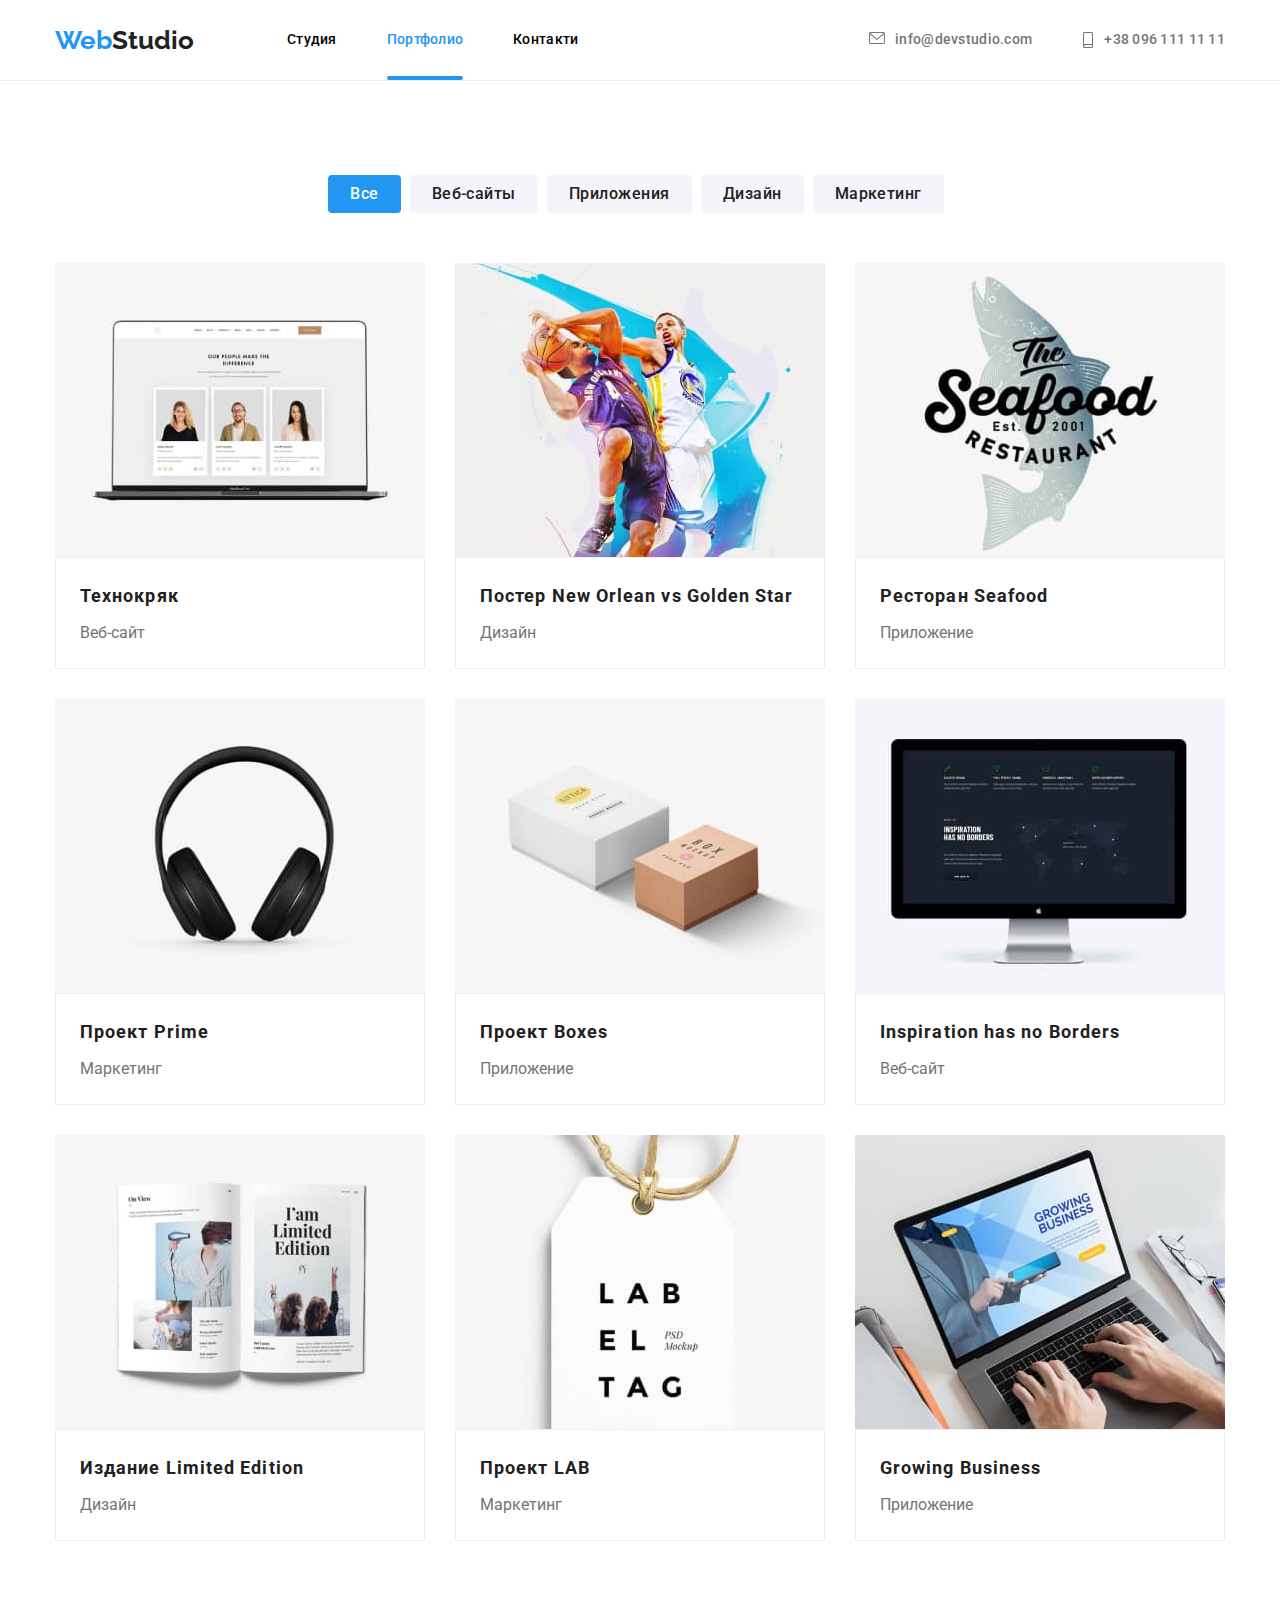
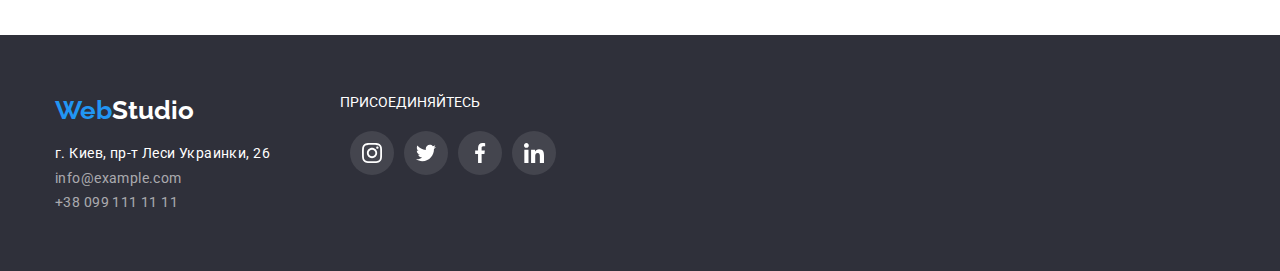
==== portfolio.html @ 909408d9 "homdework5" ====
<!DOCTYPE html>
<html lang="en">

<head>
    <meta charset="UTF-8">
    <meta http-equiv="X-UA-Compatible" content="IE=edge">
    <meta name="viewport" content="width=device-width, initial-scale=1.0">
    <title>Document</title>
    <link rel="preconnect" href="https://fonts.googleapis.com">
    <link rel="preconnect" href="https://fonts.gstatic.com" crossorigin>
    <link
        href="https://fonts.googleapis.com/css2?family=Raleway:wght@700&family=Roboto:wght@400;500;700;900&display=swap"
        rel="stylesheet">
    <link rel="stylesheet"
        href="https://cdnjs.cloudflare.com/ajax/libs/modern-normalize/0.6.0/modern-normalize.min.css" />
    <link rel="stylesheet" href="./css/styles.css">
</head>

<body>
    <header class="page-header">

        <div class="container">

            <nav class="header-nav">
                <a href="./index.html" class="logo-page-header" lang="en"><span class="web-logo">Web</span>Studio</a>

                <ul class="site-nav-list">
                    <li class="nav-item"><a href="./index.html" class="link2">Студия</a></li>
                    <li class="nav-item"><a href="" class="resume2 active">Портфолио</a></li>
                    <li class="nav-item"><a href="" class="contacts">Контакти</a></li>
                </ul>
            </nav>

            <ul class="site-nav2">
                <li class="nav-item2 "><a href="mailto:info@devstudio.com" class="mail link">
                        <svg class="icon-mail" width="16px" height="12px">
                            <use href="./images/sprite.svg#icon-envelope"></use>
                        </svg>info@devstudio.com</a>
                </li>
            
                <li class="nav-item2 "><a href="#" class="number">
            
                        <svg class="icon-phone" width="12px" height="16px">
                            <use href="./images/sprite.svg#icon-smartphone"></use>
                        </svg>+38 096 111 11 11</a></li>
            </ul>
            </div>

    </header>
    <main>
        <section class="section portfolio">

            <div class="container">

                <h1 class="visually-hidden">Портфолио</h1>

                <ul class="button-port">
                    <li class="button-port-item"><button type="button" class="button-list active">Все</button></li>
                    <li class="button-port-item"><button type="button" class="button-list">Веб-сайты</li>
                    <li class="button-port-item"><button type="button" class="button-list">Приложения</li>
                    <li class="button-port-item"><button type="button" class="button-list">Дизайн</li>
                    <li class="button-port-item"><button type="button" class="button-list">Маркетинг</li>
                </ul>
            
            
                <ul class="offers">
                    <li class="offers-item">
                        <div class="offers-thump">
                            <img src="./images/img7.jpg" class="" width="370" height="294" alt="Технокряк">
                         <div class="overlay">
                            <p class="offers-text"> Ресурс предлагает комплексные предложения с разным уровнем функционала и сервисов. Все это позволит посетителю получить
                            исчерпывающие сведения о компании или частном лице.</p>
                         </div>
                        </div>
                        <div class="card-border">
                            <h3 class="work-title2">Технокряк</h3>
                            <p class="work-list2">Веб-сайт</p>
                           
                        </div>

                    
                    </li>


                    <li class="offers-item">
                        <div class="offers-thump"> 
                        <img src="./images/img8.jpg" class="" width="370" height="294"
                            alt="Постер New Orlean vs Golden Star">
                            <div class="overlay">
                                <p class="offers-text"> Ресурс предлагает комплексные предложения с разным уровнем функционала и сервисов. Все это
                                    позволит посетителю получить
                                    исчерпывающие сведения о компании или частном лице.</p>
                                </div>
                                </div>

                        <div class="card-border">
                            <h3 class="work-title2">Постер New Orlean vs Golden Star</h3>
                            <p class="work-list2">Дизайн</p>
                        </div>
                    
                    </li>

                    <li class="offers-item">
                        <div class="offers-thump">
                        <img src="./images/img9.jpg" class="" width="370" height="294"
                            alt="Ресторан Seafood">
                            <div class="overlay">
                                <p class="offers-text"> Ресурс предлагает комплексные предложения с разным уровнем функционала и сервисов. Все это
                                    позволит посетителю получить
                                    исчерпывающие сведения о компании или частном лице.</p>
                            </div>
                            </div>
                        <div class="card-border">
                            <h3 class="work-title2">Ресторан Seafood</h3>
                            <p class="work-list2">Приложение</p>
                        </div>
                        
                    </li>

                    <li class="offers-item">
                        <div class="offers-thump">
                        <img src="./images/img10.jpg" class="" width="370" height="294" alt="Проект Prime">
                        <div class="overlay">
                            <p class="offers-text"> Ресурс предлагает комплексные предложения с разным уровнем функционала и сервисов. Все это
                                позволит посетителю получить
                                исчерпывающие сведения о компании или частном лице.</p>
                        </div>
                        </div>
                        <div class="card-border">
                           <h3 class="work-title2">Проект Prime</h3>
                            <p class="work-list2">Маркетинг</p>
                        </div>
                        
                    </li>

                    <li class="offers-item">
                        <div class="offers-thump">
                        <img src="./images/img11.jpg" class="" width="370" height="294" alt="Проект Boxes">
                        <div class="overlay">
                            <p class="offers-text"> Ресурс предлагает комплексные предложения с разным уровнем функционала и сервисов. Все это
                                позволит посетителю получить
                                исчерпывающие сведения о компании или частном лице.</p>
                        </div>
                        </div>
                        <div class="card-border">
                            <h3 class="work-title2">Проект Boxes</h3>
                            <p class="work-list2">Приложение</p>
                        </div>
                        
                    </li>

                    <li class="offers-item">
                        <div class="offers-thump">
                        <img src="./images/img12.jpg" class="" width="370" height="294"
                            alt="Inspiration has no Borders">
                            <div class="overlay">
                                <p class="offers-text"> Ресурс предлагает комплексные предложения с разным уровнем функционала и сервисов. Все это
                                    позволит посетителю получить
                                    исчерпывающие сведения о компании или частном лице.</p>
                            </div>
                            </div>
                        <div class="card-border">
                            <h3 class="work-title2">Inspiration has no Borders</h3>
                            <p class="work-list2">Веб-сайт</p>
                        </div>
                       
                    </li>

                    <li class="offers-item">
                        <div class="offers-thump">
                        <img src="./images/img13.jpg" class="" width="370" height="294"
                            alt="Издание Limited Edition">
                            <div class="overlay">
                                <p class="offers-text"> Ресурс предлагает комплексные предложения с разным уровнем функционала и сервисов. Все это
                                    позволит посетителю получить
                                    исчерпывающие сведения о компании или частном лице.</p>
                            </div>
                            </div>
                        <div class="card-border">
                            <h3 class="work-title2">Издание Limited Edition</h3>
                            <p class="work-list2">Дизайн</p>
                        </div>
                     
                    </li>

                    <li class="offers-item">
                        <div class="offers-thump">
                        <img src="./images/img14.jpg" class="" width="370" height="294" alt="Проект LAB">
                        <div class="overlay">
                            <p class="offers-text"> Ресурс предлагает комплексные предложения с разным уровнем функционала и сервисов. Все это
                                позволит посетителю получить
                                исчерпывающие сведения о компании или частном лице.</p>
                        </div>
                        </div>
                        <div class="card-border">
                            <h3 class="work-title2">Проект LAB</h3>
                            <p class="work-list2">Маркетинг</p>
                        </div>
                        </a>
                    </li>

                    <li class="offers-item">
                        <div class="offers-thump">
                        <img src="./images/img15.jpg" class="" width="370" height="294"
                            alt="Growing Business">
                            <div class="overlay">
                                <p class="offers-text"> Ресурс предлагает комплексные предложения с разным уровнем функционала и сервисов. Все это
                                    позволит посетителю получить
                                    исчерпывающие сведения о компании или частном лице.</p>
                            </div>
                            </div>
                        <div class="card-border">
                            <h3 class="work-title2">Growing Business</h3>
                            <p class="work-list2">Приложение</p>
                        </div>
                        </a>
                    </li>
                </ul>
            </div>
        </section>
    </main>
    <footer class="section footer ">
        <div class="footer-container">
            <div class="footer-second">
                <a href="./index.html" class="logo-footer" lang="en"><span class="web-logo">Web</span>Studio</a>
                <address>
    
                    <ul class="footer-nav">
                        <li class="footer-nav-li"><a href="https://goo.gl/maps/piqngm7oDQpEDh6u6" class="location"
                                target="_blank" rel="noopener nofollow noreferrer">г. Киев, пр-т Леси Украинки, 26 </a></li>
                        <li class="footer-nav-li"><a href="mailto:info@example.com" class="footer-mail">info@example.com
                            </a></li>
                        <li class="footer-nav-li"><a href="#" class="footer-number">+38 099 111 11 11 </a></li>
                    </ul>
    
                </address>
            </div>
    
            <div class="footer-sociales">
                <p class="footer-sociales-title"> Присоединяйтесь</p>
                <ul class="staff-socials">
    
                    <li class="socials-item">
                        <a href="#" class="socials-link">
                            <svg class="social-icon">
                                <use href="./images/sprite.svg#icon-instagram"></use>
                            </svg>
                        </a>
                    </li>
    
                    <li class="socials-item">
                        <a href="#" class="socials-link">
                            <svg svg class="social-icon">
                                <use href="./images/sprite.svg#icon-twitter"></use>
                            </svg>
                        </a>
                    </li>
    
                    <li class="socials-item">
                        <a href="#" class="socials-link">
                            <svg svg class="social-icon">
                                <use href="./images/sprite.svg#icon-facebook"></use>
                            </svg>
                        </a>
                    </li>
    
                    <li class="socials-item">
                        <a href="#" class="socials-link">
                            <svg svg class="social-icon">
                                <use href="./images/sprite.svg#icon-linkedin"></use>
                            </svg>
                        </a>
                    </li>
                </ul>
            </div>
        </div>
    </footer>
    </body>
    
    </html>
---- css/styles.css ----
:root {
    --primary-text-color:#757575;
    --title-text-color:#212121;
    --accent-color:#2196F3;
    --primary-bcg-color:#FFFFFF;
    --primary-bcg-accent-color:#2196F3;
    --font-family:'Relaway',sans-serif;
    --font-family: 'Roboto',sans-serif;
    --timing-function:cubic-bezier(0.4, 0, 0.2, 1);
}

*,
*::before,
*::after{
box-sizing: inherit;
box-sizing: border-box;
}
.container{
    width: 1200px;
    padding-left: 15px;
    padding-right: 15px;
    margin: 0 auto ;
    
}

.page-header .container{
    display: flex;
}


ul{
    margin: 0px;
    padding: 0px;
}
a{
    display: inline-block;
}
/*body*/
body {
    background-color:var(--primary-bcg-color);
    color: var(--primary-text-color);
    font-family: 'Roboto', sans-serif;
    font-size: 14px;
    line-height: 1.14;
}
html {
    box-sizing: border-box;
}

*,
*::after,
*::before {
    box-sizing: inherit;
}

/* Стили для обнуления верхних отступов у элементов */
h1,
h2,
h3,
h4,
h5,
h6,
p {
    margin-top: 0;
}

/* Класс для обнуления базовых свойств у списков (ul) */
.list {
    list-style: none;
    padding-left: 0;
    margin: 0;
}

/* Класс для обнуления базовых свойств у ссылок */
.link {
    text-decoration: none;
    color: inherit;
}

/* Свойства для корректного отображения картинок */
img {
    display: block;
    max-width: 100%;
    height: auto;
}

/* Свойства для обнуления курсива у address */

address {
    font-style: normal;
}

.page-header {
    background:var(--primary-bcg-color);
    border-bottom: 1px solid #ECECEC;
  
    
}
.header-nav{
    display: flex;
     align-items: center;
     margin-right: auto;

}

.visually-hidden {
    position: absolute;
    width: 1px;
    height: 1px;
    margin: -1px;
    border: 0;
    padding: 0;
    white-space: nowrap;
    clip-path: inset(100%);
    clip: rect(0 0 0 0);
    overflow: hidden;
}

.logo-page-header {
        font-family: 'Raleway';
        color:var(--title-text-color);
        font-weight: 700;
        font-style: normal;
        font-size: 26px;
        line-height: 1.19;
        text-decoration: none;
        margin: 0;
        margin-right: 93px;
    }
    .logo-footer {
        font-family: 'Raleway';
        color:var(--primary-bcg-color);
        font-weight: 700;
        font-style: normal;
        font-size: 26px;
        line-height: 1.19;
        text-decoration: none;
        margin-bottom: 20px;
        

    }

    .web-logo{
        color: var(--accent-color);
        font-style: normal;
        font-weight: 700;
        font-size: 26px;
        line-height: 1.19;
        text-decoration: none;

    }

/* site-nav */
.site-nav-list{
display: flex;

}


.site-nav2{
display: flex;
margin-left: 0;


    }
    .nav-item{
        margin-left: 50px;
    }
    .nav-item:first-child{
        margin:0;
    }
   
    
    .header-box1{
        display: flex;
        align-items: center;
    }
    .header-box2{
        margin-left: auto;
    }

    .nav-item2{
    margin-left: 50px;
    fill:rgba(117, 117, 117, 1);
    align-items: center;
     
    }
    .nav-item2:first-child{
        margin-left: 0;
    }
    

    
     .icon-mail, .icon-phone{
        margin-right: 10px;
    }
    .icon-mail{
        fill: currentColor;
    }
    .icon-phone{
        fill: currentColor;
    }


    

.button-port{
    display: flex;
    margin-right: 8px;
    justify-content: center;
    margin-bottom: 50px;

}
.button-port-item{
    display: flex;
    flex-direction: row;

}
.link1{
    color:#2196F3;
    text-decoration: none;
    letter-spacing: 0.02em;
    font-weight: 500;
    padding-top: 32px;
    padding-bottom: 32px;
    position: relative;

}
/* анимация для линк */
   .link1::after{
    content:'';
    display: block;
    width: 100%;
    height: 4px;
    background: #2196F3;
    position: absolute;
    left: 0;
    bottom: 0;
    border-radius: 2px;
    opacity: 0;
    transition: opacity 250ms var(--timing-function);

 } 
 .link1:hover::after, .link1.active::after{
    opacity: 1;

 }
 /* .link:active{
    color:var(--primary-bcg-accent-color);
 } */
    

.link2{
    color:black;
    text-decoration: none;
    letter-spacing: 0.02em;
    font-weight: 500;
    line-height: 1.14;
     padding-top: 32px;
     padding-bottom: 32px;
     position: relative;
}
.link2::after{
    content: '';
     display: block;
     width: 100%;
     height: 4px;
     background: #2196F3;
     position: absolute;
    left: 0;
    bottom: 0;
    border-radius: 2px;
    opacity: 0;
     transition: opacity 250ms var(--timing-function);

}
.link2:hover::after{
    opacity: 1;

}
.link2:hover,
.link2:focus,
.link2:active{
    color: var(--accent-color);

}
.resume {
    color:black;
    text-decoration: none;
    font-weight: 500;
    font-size: 14px;
    line-height: 1.14;
    letter-spacing: 0.02em;
    padding-top: 32px;
    padding-bottom: 32px;
     position: relative;
    }
    .resume::after{
        content: '';
        display: block;
        width: 100%;
        height: 4px;
        background: #2196F3;
        position: absolute;
         left: 0;
         bottom: 0;
         border-radius: 2px;
         opacity: 0;
         transition: opacity 250ms var(--timing-function);

    }
        .resume:hover::after {
            opacity: 1;
        }
  
.resume:hover,
.resume:focus{
    color:var(--accent-color);
    fill: var(--accent-color);
}
.resume2{
    color: #2196F3;
    text-decoration: none;
    letter-spacing: 0.02em;
    font-weight: 500;
    line-height: 1.14;
    padding-top: 32px;
    padding-bottom: 32px;
    position: relative;
}
.resume2::after{
    content: '';
    display: block;
     width: 100%;
     height: 4px;
    background: #2196F3;
     position: absolute;
     left: 0;
     bottom: 0;
     border-radius: 2px;
    opacity: 0;
     transition: opacity 250ms var(--timing-function);

}
.resume2:hover::after, .resume2.active::after{
    opacity: 1;
}

.resume2:hover,
.resume2:focus{
    color:var(--title-text-color);
}
.contacts{
    color:black;
    text-decoration: none;
    font-weight: 500;
    letter-spacing: 0.02em;
    line-height: 1.14;
    padding-top: 32px;
    padding-bottom: 32px;
    position: relative;
    }
.contacts::after{
    content: '';
    display: block;
    width: 100%;
    height: 4px;
    background: #2196F3;
    position: absolute;
    left: 0;
    bottom: 0;
    border-radius: 2px;
    opacity: 0;
    transition: opacity 250ms var(--timing-function);

}
.contacts:hover::after{
    opacity: 1;
}

.contacts:hover,
.contacts:focus{
    color:var(--accent-color);
}
.mail{
    color:#757575; 
    text-decoration: none;
    font-weight: 500;
    letter-spacing: 0.02em;
    line-height: 1.14;
    padding-top: 32px;
     padding-bottom: 32px;}
   

  .mail.link:hover,
  .mail.link:focus{ 
    color: var(--accent-color);
  
}
/* анимация для mail.link */

 /* .mail.link{
    display: flex;
    align-items: center;
    position: relative;
}
.mail.link::after{
    content: '';
     display: block;
    width: 100%;
     height: 4px;
     background: #2196F3;
    position: absolute;
     left: 0;
     bottom: 0;
     border-radius: 2px;
     opacity: 0;
    transition: opacity 250ms var(--timing-function);

}
.mail.link:hover::after{
    opacity: 1; }*/

.mail2{
    color: #757575;
    text-decoration: none;
    font-weight: 500;
    letter-spacing: 0.02em;
    line-height: 1.14;
    padding-top: 32px;
    padding-bottom: 32px;
}


.number{
    color:#757575;
    text-decoration: none;
    font-weight: 500;
    letter-spacing: 0.02em;
    font-style: normal;
    line-height: 1.14;
    padding-top: 32px;
    padding-bottom: 32px;
    display: flex;
    align-items: center;
    position: relative;
    }
    /* .number::after{
        content: '';
        display: block;
        width: 100%;
        height: 4px;
        background: #2196F3;
        position: absolute;
        left: 0;
        bottom: 0;
        border-radius: 2px;
        opacity: 0;
        transition: opacity 250ms var(--timing-function);

    }
    .number:hover::after{
        opacity: 1;
    } */
        a.number:hover .icon-phone {
            fill: var(--accent-color);
        }
    
        a.number:hover,
        a.number:focus {
            color: var(--accent-color);}




    


/*hero*/
.hero-title,.features-title, .work-title, .staff-title{
    color: var(--title-text-color);
}
.section.hero {

    background-color: #2F303A;
    text-align: center;
    padding: 200px 0;
    max-width: 1600px;
    margin: 0 auto;
    background-image: linear-gradient(to left, rgba(47, 48, 58, 0.4), rgba(47, 48, 58, 0.4)),
        url(../image/Img-hero.jpg),
     url(../images/overlay.jpg);
    background-repeat: no-repeat;
    background-position: center;
    background-size: cover;
}
.portfolio-section{
    background-color:var(--primary-bcg-color);
    padding: 94px 0;

}

.hero-title{
    max-width: 696px;
    font-size: 44px;
    line-height:1.36;
    text-align: center;
    letter-spacing: 0.06em;
    color: var(--primary-bcg-color);
    text-transform: uppercase;
    margin-left: auto;
    margin-right: auto;
    font-weight: 900;
    margin-bottom: 30px;
    
}
 .title-list{
     font-family:Roboto;
     font-style: normal;
     font-weight: normal;
     letter-spacing: 0.03em;
     margin-bottom: 0;

}
.title-list:first-child{
    margin: 0px;
}


/*features*/
.section.features{
    flex-direction: row;
    background:#FFFFFF;
    padding: 94px 0;
    text-align: center;
    column-gap: 30px;
}

.features-title-main{
    opacity: 0; 
    display: none;
}
.features-title{
    font-size: 14px;
    line-height: 1.14;
    letter-spacing: 0.03em;
    text-transform: uppercase;
    font-family: 'Roboto';
    font-style: normal;
    font-weight: 700;
    outline: 0;
    outline-offset: 0;
    display: block;
     margin-bottom: 10px;
    margin-top: 0px;
    text-align: left;
    color:var(--title-text-color);
    
}
.title-list{
    font-size: 14px;
    line-height: 1.71;
    letter-spacing: 0.03em;
    text-align: left;
    color:var(--primary-text-color);
}
.features-list{
    display: flex;
    text-align: center;
    padding-left: 0;
    column-gap: 30px;

}
.features-list:last-child{
    margin-right: 0;
}
.feature-item{
    width: 270px;

}
.feature-item {
    display: block;
    /* content: '';
    height: 120px;
    background-repeat: no-repeat;
    background-color:#F5F4FA; 
    background-position: center;
    margin-bottom: 30px; */
}
/* .first-icons {
    display: flex;
        width: 270px;
        height: 120px;
        background: rgba(245, 244, 250, 1);
        justify-content: center;
        align-items: center;
} */
.features-icons {
    height:120px;
    background: rgba(245, 244, 250, 1);
    display: flex;
    justify-content: center;
    align-items: center;
    margin-bottom: 30px;
}
.icon-features {
    Width: 65px; 
    Height: 70px;

}
/* work*/
.section{
    padding-top: 94px;
    padding-bottom: 94px;
}
.section.work{
    padding-top: 0;
}


.work-title{
    font-weight: 700px;
    font-size: 36px;
    line-height: 1.16;
    text-align: center;
    letter-spacing: 0.03em;
    color: #212121;
    margin: 0 auto 50px;

}
/*work2*/
.work-title2{ 
    font-style: normal;
    font-weight: 700;
    font-size: 18px;
    line-height: 2;
    color: #212121;
    letter-spacing: 0.06em;
    margin-bottom: 4px;
    
}
.work-list2{
    font-style: normal;
    font-weight: 400;
     font-size: 16px;
    line-height: 1.87;
    color:var(--primary-text-color);
    margin-bottom:0;
    
}
.work-list{
    display: flex;
    justify-content: space-between;
    padding-left: 0;
    column-gap: 30px;
}
/* анимация для Чем мы занимаемся  */
    .work-services{
        display: flex;
        position: relative;
    }
  

  
  .services {
    position: absolute;
    top: 100%;
    left: 100%;
    width: 370px;
    transform: translate(-100%, -100%);
    padding-top: 27px;
    padding-bottom: 27px;
    font-weight: 700;
    text-align: center;
    text-transform: uppercase;
    background: rgba(47, 48, 58, 0.8);
    color: var(--primary-bcg-color);
    }
    
  


/*staff*/
.section.staff{
    background-color:#F5F4FA;
    padding-top: 94px;
    padding-bottom: 94px;
}

.staff-title{
    color: var(--title-text-color);
    font-size: 36px;
    font-weight: 700px;
    line-height: 1.16;
    text-align: center;
    letter-spacing: 0.03em;
    margin-bottom: 50px;
    margin-top: 0%;
}
.staff-list{
    font-size: 16px;
    font-weight: 500;
    line-height: 1.18;
    color:var(--title-text-color);
    letter-spacing: 0.03em;
    margin-top: 0;
    margin-bottom: 0;
    padding-top: 30px;

}
.staff-position{
    font-size: 16px;
    line-height: 1.18;
    letter-spacing: 0.03em;
    margin-top: 0;
    margin-bottom: 0;
    margin-top: 10px;
    margin-bottom: 30px;
}
.staff-title-list{
    display: flex;
    text-align: center;
   padding-left: 0;
    column-gap: 30px;
    margin-top: 0;
    margin-bottom: 0;

    
}
.staff-title-list:last-child {   
column-gap: 30px;
}

.staff-title-list li{
    background: #FFFFFF;
     box-shadow: 0px 1px 3px rgba(0, 0, 0, 0.12), 0px 1px 1px rgba(0, 0, 0, 0.14), 0px 2px 1px rgba(0, 0, 0, 0.2);
     border-radius: 0px 0px 4px 4px;
     
}
.staff-socials{
    display: flex;
    justify-content: center;

}
.staff-socials-list{
        display: flex;
        justify-content: center;
        padding-left: 0;
        margin-top: 0;
        margin-bottom: 30px;
}

.title-clients{
    font-weight: 700px;
    font-size: 36px;
    line-height: 1.16;
    text-align: center;
    letter-spacing: 0.03em;
    color: #212121;
    margin: 0 auto 50px;
    }


/*button*/

.button-primary{
    background :var(--accent-color);
    color:var(--primary-bcg-color);
    box-shadow: 0px 4px 4px rgba(0, 0, 0, 0.15);
    border-radius: 4px;
    font-style: normal;
    font-weight: 700;
    font-size: 16px;
    line-height: 1.87px;
    letter-spacing: 0.06em;
    padding: 10px 32px;
    border:none;
    cursor: pointer;
    height: 50px;
   
    
   
}
.button-primary:hover,
.button-primary:focus { 
    color:var(--title-text-color);
}
ul{
    list-style: none;
}

.button-port-item{
    display: flex;
    margin-right: 9px;
}
.button-port-item:last-child{
    margin-right: 0;
}

.button-list{
    font-family: inherit;
        font-weight: 500;
        font-size: 16px;
        line-height: 1.62;
        color:var(--title-text-color);
        background: #F5F4FA;
        border: none;
        border-radius: 4px;
        padding: 6px 22px;
        border: 1 solid transparent;
        text-align: center;
        letter-spacing: 0.03em;
        cursor: pointer;       
    
}
.button-list:hover,
.button-list:focus{
    background-color: var(--primary-bcg-accent-color);
    color:var(--accent-color);
    color: var(--title-text-color);
    color: var(--primary-bcg-color);
    box-shadow: 0px 3px 1px rgba(0, 0, 0, 0.1), 0px 1px 2px rgba(0, 0, 0, 0.08),
            0px 2px 2px rgba(0, 0, 0, 0.12);

}
.clients-list{
    display: flex;
    justify-content: space-around;
    padding-left: 0;
    column-gap: 30px;
}

/* .button-list:hover{
    background-color:var(--primary-bcg-accent-color);
    color: var(--title-text-color);
    color: var(--primary-bcg-color);
} */
.button-list.active{
    background: var(--accent-color);
    text-align: center;
    letter-spacing: 0.03em;
    color: var(--primary-bcg-color);
    font-style: normal;
    font-weight: 500;
    font-size: 16px;
    line-height: 1.62;
    border-radius: 4px;
    padding: 6px 22px;
    cursor: pointer;


    }
    .button-list.active:hover,
    .button-list.active:focus {
    /* color: var(--title-text-color); */
    box-shadow: 0px 3px 1px rgba(0, 0, 0, 0.1),
            0px 1px 2px rgba(0, 0, 0, 0.08),
            0px 2px 2px rgba(0, 0, 0, 0.12);
    }
   
    


/*footer*/
.section.footer{
padding: 60px 0;
 background-color: #2F303a;
 
}

.footer-nav{
    display: block;
   padding-left: 0;

}
.footer-nav-li{
    margin-bottom: 9px;
    
}
.footer-nav-li:last-child{
    margin-bottom: 0;
}

.footer-mail{
    color: rgba(255, 255, 255, 0.6);
    letter-spacing: 0.03em;
    font-style: normal;
    font-weight: 400;
    text-decoration: none;
    
}
.footer-mail:hover,
.footer-mail:focus{
    color:var(--accent-color);
}


.footer-number{
    font-style: normal;
    font-weight: 400;
    letter-spacing: 0.03em;
    color: rgba(255, 255, 255, 0.6);
    text-decoration: none;
    
   
    }
    .footer-number:hover,
     .footer-number:focus
    {color:var(--accent-color) ;}


.location{
    color:#FFFFFF;
    font-style: normal;
    text-decoration: none;
   letter-spacing: 0.03em;

}
.section.portfolio{
    padding-top: 94px;
    padding-bottom: 94px;

}
.offers {
    display: flex;
    flex-wrap: wrap;
    margin-right: auto;
    margin-bottom: auto;
    margin-top: 50px;
    justify-content: space-around;
    align-items: center;
    column-gap: 30px;
}

.offers-item {
    flex-basis: calc(100%-90px)/3;
    margin-bottom: 30px;
    cursor: pointer;
    text-decoration: none;
}
.offers-item:nth-last-child(-n+3){margin-bottom: 0;
}
.offers-item:hover,
.offers-item:focus {
        box-shadow: 0px 1px 1px rgba(0, 0, 0, 0.12), 0px 4px 4px rgba(0, 0, 0, 0.06),
            1px 4px 6px rgba(0, 0, 0, 0.16)}

/* .offers-link{
    cursor: pointer;
    text-decoration: none;
} */
/* .offers-link:hover,
.offers-link:focus{box-shadow: 0px 1px 1px rgba(0, 0, 0, 0.12), 0px 4px 4px rgba(0, 0, 0, 0.06),
        1px 4px 6px rgba(0, 0, 0, 0.16);} */

.card-border{
    border: 1px solid #eeee;
    padding: 20px 24px;
    
}
/* анимация для портфолио карточек */
.offers-thump{
    position: relative;
    overflow: hidden;
}
.offers-thump:hover .overlay{
    transform: translateY(0%)

}
.overlay{ 
    position: absolute;
    top:0;
    left: 0;
    width: 100%;
     height: 100%;
     padding: 63px 24px; 
    background: rgba(33, 150, 243, 0.9);
    transform: translateY(100%);
    transition: 250ms var(--timing-function);
}
.offers-text{
    font-family: inherit;
    font-weight: 400;
    font-size: 18px;
    line-height: 1.15;
    color: var(--primary-bcg-color);
}





/*Постоянные клиенты*/
.clients-list{
    display: flex;
}
.clients-icon{
   width: 106px;
   height: 60px;
   fill: #AFB1B8;
} 
 /* .clients-icon:hover,
.clients-icon:focus{
    fill: var(--primary-bcg-accent-color)
}  */
.clients-link{
    display: flex;
     justify-content: space-around;
    align-items: center;
    border: 1px solid #afb1b8;
     border-radius: 4px;
     width: 170px;
    height: 92px;
}

.clients-link:hover .clients-icon{
    fill: var(--primary-bcg-accent-color);
}
.clients-link:focus .clients-icon{
    fill: var(--primary-bcg-accent-color);
}

.clients-link:hover,
.clients-link:focus{
    fill:var(--primary-bcg-accent-color);
    border-color: var(--primary-bcg-accent-color);
}

.footer-container {
    width: 1200px;
    padding-left: 15px;
    padding-right: 15px;
    margin: 0 auto;
    display: flex;
}

.footer-second{
    margin-right: 70px;
}
.footer-sociales-title {
    margin-bottom: 20px;
    text-transform: uppercase;
    font-size: 14px;
    color: var(--primary-bcg-color);
}
.footer
.staff-socials{
    display: flex;
    margin-bottom: 30px;
}

 .socials-link{
    display:flex;
    align-items: center;
    height: 44px;
    width: 44px;
    background-position: center;
    justify-content: center; 

    border-radius: 50%;
    color: #AFB1B8;
    cursor: pointer;
}
  .socials-link:hover,
  .socials-link:focus {
    color: var(--primary-bcg-color);
     background-color: var(--accent-color); 
} 
 .socials-link:hover .social-icon{
    fill:var(--primary-bcg-color);
    
} 

.socials-item{
    margin-left: 10px;
}


.socials-item:first-child{
    margin-left: 0;
}
li.socials-item {
    box-shadow: none;
    display: inline-block;
}


.social-icon{
    width: 20px;
    height: 20px;
    fill: currentColor; 
    justify-content: center;
     align-items: center;
    line-height: 30px;
    display: inline-block;
}
/* .social-icon:hover,:focus { 
    background-color: var(--primary-bcg-accent-color);
    fill: var(--primary-bcg-color);

} */
.footer-sociales .socials-item{
    margin-left: 10px;
    background: rgba(255, 255, 255, 0.1);
    border-radius: 50%;

}
.footer-sociales .socials-link{
    display: flex;
    background-position: center;
    cursor: pointer;
    width: 44px;
    height: 44px;
    color:var(--primary-bcg-color);
    justify-content: center;
    align-items: center;


}
/* modalka */
.backdrop{
    position: fixed;
    top: 0;
    left:0;
    width: 100%;
    height: 100%;
    background-color: rgba(0, 0, 0, 0.2);
    opacity: 1;
    transition: opacity 250ms var(--timing-function) ;

}
 .backdrop.is-hidden{
    opacity: 0;
    pointer-events: none;
} 
.backdrop.is-hidden .modal{
    transform: translate(-50%, -50%) scale(0.9);
}

.modal{
    position: absolute;
    top: 50%;
    left: 50%;
    background-color: var(--primary-bcg-color);
    width: 528px;
    height: 581px;
    transform: translate(-50%, -50%) scale(1);
    transition: transform 250ms var(--timing-function);
    box-shadow: 0px 1px 3px rgba(0, 0, 0, 0.12), 0px 1px 1px rgba(0, 0, 0, 0.14), 0px 2px 1px rgba(0, 0, 0, 0.2);
    border-radius: 4px;
}
 .modal-button{
    position: absolute;
    border-radius: 50%;
    border: 1px solid rgba(0, 0, 0, 0.1);
    background-color: var(--primary-bcg-color);
    left: 490px;
    right: 8px;
    bottom: 543px;
    top: 8px;
 }
 .modal-icon{
    width: 11px;
    height: 11px;
    fill: currentColor;

 }
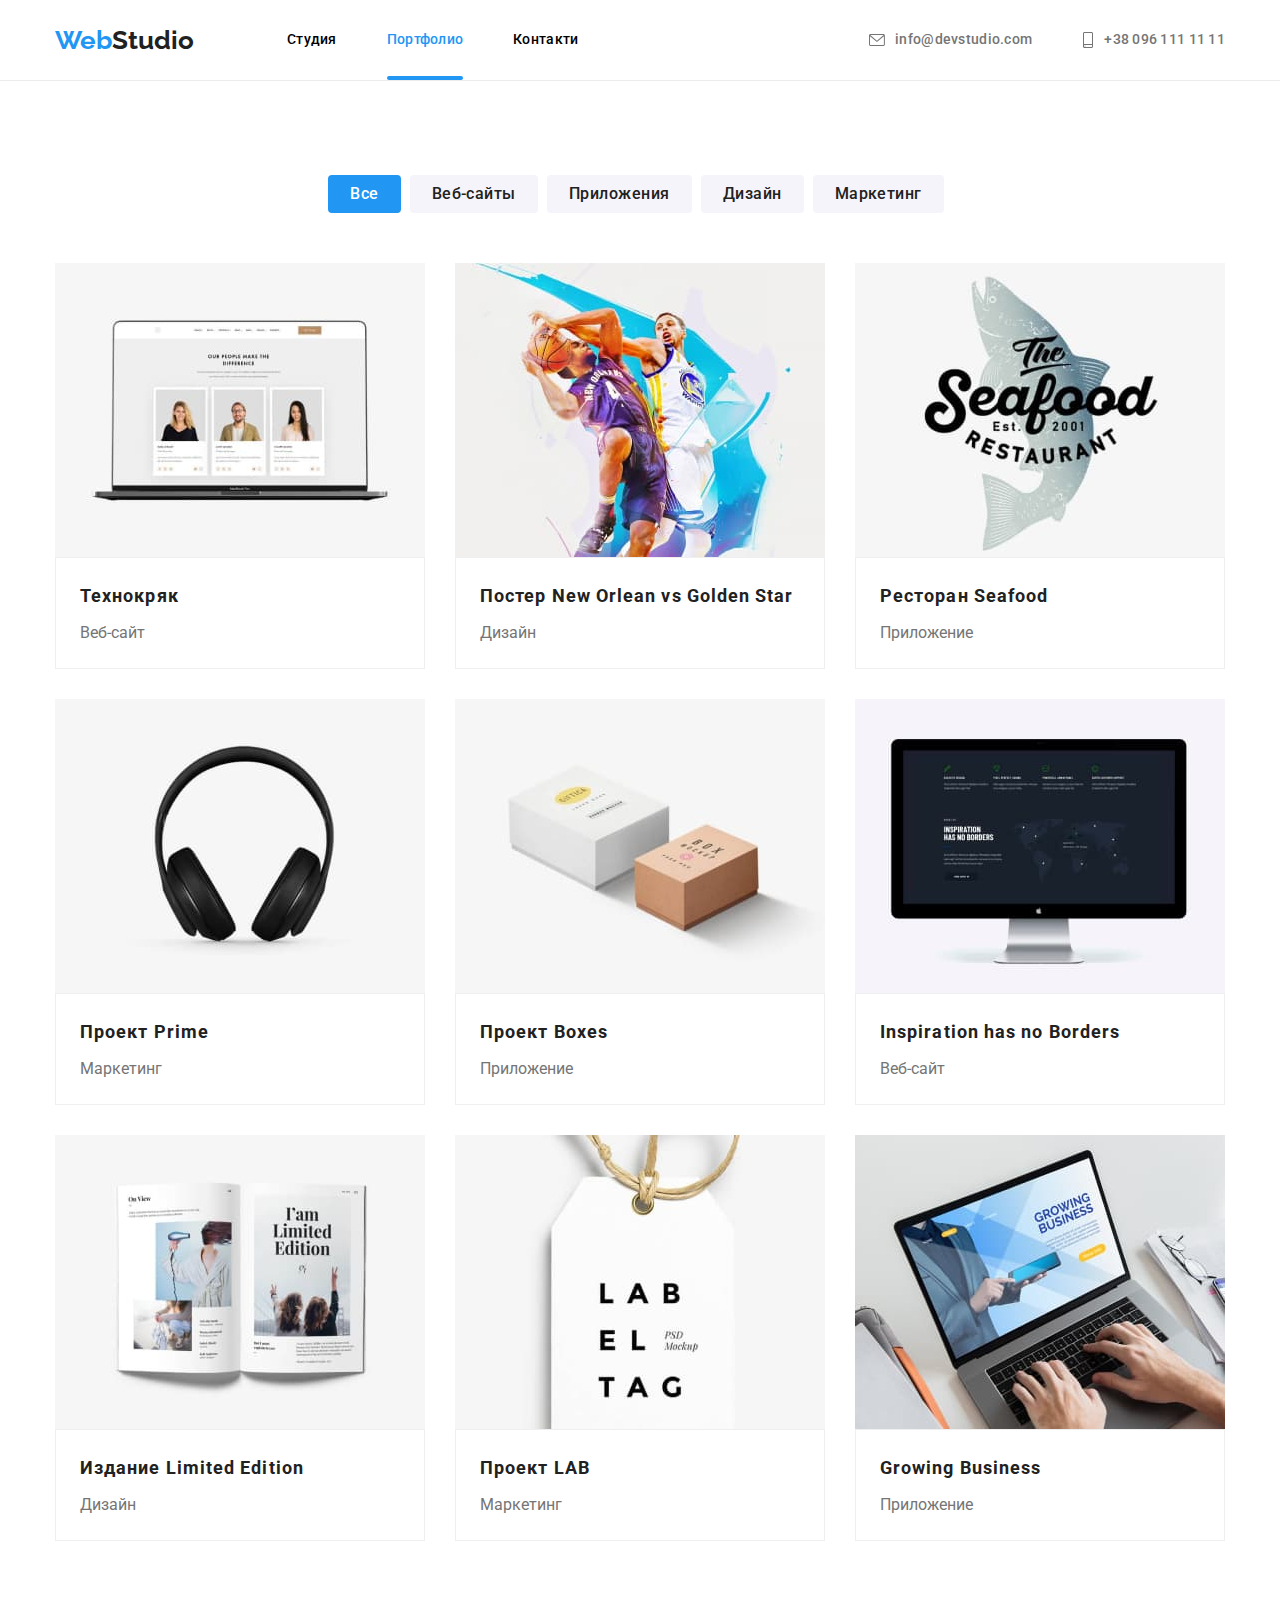
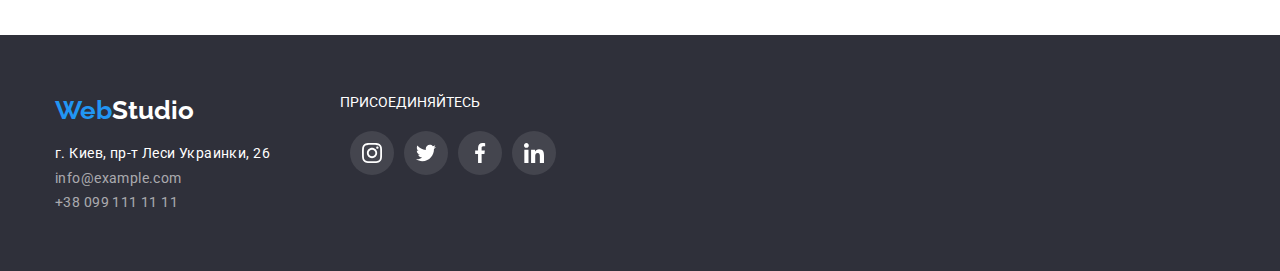
==== commit dec9b4ec: "fixed homework 5" ====
--- a/portfolio.html
+++ b/portfolio.html
@@ -65,7 +65,9 @@
             
                 <ul class="offers">
                     <li class="offers-item">
-                        <div class="offers-thump">
+                        <a class="offers-link" href="#">
+                        <div class="offers-thump">
+                           
                             <img src="./images/img7.jpg" class="" width="370" height="294" alt="Технокряк">
                          <div class="overlay">
                             <p class="offers-text"> Ресурс предлагает комплексные предложения с разным уровнем функционала и сервисов. Все это позволит посетителю получить
@@ -74,15 +76,16 @@
                         </div>
                         <div class="card-border">
                             <h3 class="work-title2">Технокряк</h3>
-                            <p class="work-list2">Веб-сайт</p>
-                           
-                        </div>
+                            <p class="work-list2">Веб-сайт</p> 
+                        </div>
+                        </a>
 
                     
                     </li>
 
 
                     <li class="offers-item">
+                        <a class="offers-link" href="#">
                         <div class="offers-thump"> 
                         <img src="./images/img8.jpg" class="" width="370" height="294"
                             alt="Постер New Orlean vs Golden Star">
@@ -97,10 +100,13 @@
                             <h3 class="work-title2">Постер New Orlean vs Golden Star</h3>
                             <p class="work-list2">Дизайн</p>
                         </div>
+                        </a>
                     
                     </li>
 
                     <li class="offers-item">
+                        <a class="offers-link" href="#">
+
                         <div class="offers-thump">
                         <img src="./images/img9.jpg" class="" width="370" height="294"
                             alt="Ресторан Seafood">
@@ -114,10 +120,12 @@
                             <h3 class="work-title2">Ресторан Seafood</h3>
                             <p class="work-list2">Приложение</p>
                         </div>
+                        </a>
                         
                     </li>
 
                     <li class="offers-item">
+                        <a class="offers-link" href="#">
                         <div class="offers-thump">
                         <img src="./images/img10.jpg" class="" width="370" height="294" alt="Проект Prime">
                         <div class="overlay">
@@ -130,10 +138,12 @@
                            <h3 class="work-title2">Проект Prime</h3>
                             <p class="work-list2">Маркетинг</p>
                         </div>
+                        </a>
                         
                     </li>
 
                     <li class="offers-item">
+                        <a class="offers-link" href="#">
                         <div class="offers-thump">
                         <img src="./images/img11.jpg" class="" width="370" height="294" alt="Проект Boxes">
                         <div class="overlay">
@@ -146,10 +156,12 @@
                             <h3 class="work-title2">Проект Boxes</h3>
                             <p class="work-list2">Приложение</p>
                         </div>
+                        </a>
                         
                     </li>
 
                     <li class="offers-item">
+                        <a class="offers-link" href="#">
                         <div class="offers-thump">
                         <img src="./images/img12.jpg" class="" width="370" height="294"
                             alt="Inspiration has no Borders">
@@ -163,10 +175,12 @@
                             <h3 class="work-title2">Inspiration has no Borders</h3>
                             <p class="work-list2">Веб-сайт</p>
                         </div>
+                        </a>
                        
                     </li>
 
                     <li class="offers-item">
+                        <a class="offers-link" href="#">
                         <div class="offers-thump">
                         <img src="./images/img13.jpg" class="" width="370" height="294"
                             alt="Издание Limited Edition">
@@ -180,10 +194,12 @@
                             <h3 class="work-title2">Издание Limited Edition</h3>
                             <p class="work-list2">Дизайн</p>
                         </div>
+                        </a>
                      
                     </li>
 
                     <li class="offers-item">
+                        <a class="offers-link" href="#">
                         <div class="offers-thump">
                         <img src="./images/img14.jpg" class="" width="370" height="294" alt="Проект LAB">
                         <div class="overlay">
@@ -200,7 +216,8 @@
                     </li>
 
                     <li class="offers-item">
-                        <div class="offers-thump">
+                        <a class="offers-link" href="#">
+                         <div class="offers-thump">
                         <img src="./images/img15.jpg" class="" width="370" height="294"
                             alt="Growing Business">
                             <div class="overlay">
--- a/css/styles.css
+++ b/css/styles.css
@@ -259,6 +259,7 @@
      padding-top: 32px;
      padding-bottom: 32px;
      position: relative;
+    transition: 250ms var(--timing-function);
 }
 .link2::after{
     content: '';
@@ -294,6 +295,7 @@
     padding-top: 32px;
     padding-bottom: 32px;
      position: relative;
+    transition: opacity 250ms var(--timing-function);
     }
     .resume::after{
         content: '';
@@ -311,6 +313,7 @@
     }
         .resume:hover::after {
             opacity: 1;
+            
         }
   
 .resume:hover,
@@ -327,6 +330,7 @@
     padding-top: 32px;
     padding-bottom: 32px;
     position: relative;
+    transition: opacity 250ms var(--timing-function);
 }
 .resume2::after{
     content: '';
@@ -359,6 +363,7 @@
     padding-top: 32px;
     padding-bottom: 32px;
     position: relative;
+    transition: opacity 250ms var(--timing-function);
     }
 .contacts::after{
     content: '';
@@ -389,37 +394,24 @@
     letter-spacing: 0.02em;
     line-height: 1.14;
     padding-top: 32px;
-     padding-bottom: 32px;}
+     padding-bottom: 32px;
+    transition: opacity 250ms var(--timing-function);
+}
    
 
   .mail.link:hover,
   .mail.link:focus{ 
+    
     color: var(--accent-color);
   
 }
 /* анимация для mail.link */
 
- /* .mail.link{
+  .mail.link{
     display: flex;
     align-items: center;
-    position: relative;
-}
-.mail.link::after{
-    content: '';
-     display: block;
-    width: 100%;
-     height: 4px;
-     background: #2196F3;
-    position: absolute;
-     left: 0;
-     bottom: 0;
-     border-radius: 2px;
-     opacity: 0;
-    transition: opacity 250ms var(--timing-function);
-
-}
-.mail.link:hover::after{
-    opacity: 1; }*/
+}
+
 
 .mail2{
     color: #757575;
@@ -444,6 +436,7 @@
     display: flex;
     align-items: center;
     position: relative;
+    transition: 250ms var(--timing-function);
     }
     /* .number::after{
         content: '';
@@ -670,6 +663,7 @@
     transform: translate(-100%, -100%);
     padding-top: 27px;
     padding-bottom: 27px;
+    margin-bottom: 0;
     font-weight: 700;
     text-align: center;
     text-transform: uppercase;
@@ -777,6 +771,7 @@
     border:none;
     cursor: pointer;
     height: 50px;
+    transition: 250ms var(--timing-function);
    
     
    
@@ -810,14 +805,13 @@
         border: 1 solid transparent;
         text-align: center;
         letter-spacing: 0.03em;
-        cursor: pointer;       
+        cursor: pointer;   
+        transition: 250ms var(--timing-function);
     
 }
 .button-list:hover,
 .button-list:focus{
     background-color: var(--primary-bcg-accent-color);
-    color:var(--accent-color);
-    color: var(--title-text-color);
     color: var(--primary-bcg-color);
     box-shadow: 0px 3px 1px rgba(0, 0, 0, 0.1), 0px 1px 2px rgba(0, 0, 0, 0.08),
             0px 2px 2px rgba(0, 0, 0, 0.12);
@@ -830,11 +824,6 @@
     column-gap: 30px;
 }
 
-/* .button-list:hover{
-    background-color:var(--primary-bcg-accent-color);
-    color: var(--title-text-color);
-    color: var(--primary-bcg-color);
-} */
 .button-list.active{
     background: var(--accent-color);
     text-align: center;
@@ -847,6 +836,8 @@
     border-radius: 4px;
     padding: 6px 22px;
     cursor: pointer;
+    transition: 250ms var(--timing-function);
+    
 
 
     }
@@ -887,6 +878,7 @@
     font-style: normal;
     font-weight: 400;
     text-decoration: none;
+    transition: 250ms var(--timing-function);
     
 }
 .footer-mail:hover,
@@ -901,6 +893,8 @@
     letter-spacing: 0.03em;
     color: rgba(255, 255, 255, 0.6);
     text-decoration: none;
+    transition: 250ms var(--timing-function);
+    
     
    
     }
@@ -914,6 +908,7 @@
     font-style: normal;
     text-decoration: none;
    letter-spacing: 0.03em;
+   /* transition: 250ms var(--timing-function); */
 
 }
 .section.portfolio{
@@ -940,18 +935,19 @@
 }
 .offers-item:nth-last-child(-n+3){margin-bottom: 0;
 }
-.offers-item:hover,
+/* .offers-item:hover,
 .offers-item:focus {
         box-shadow: 0px 1px 1px rgba(0, 0, 0, 0.12), 0px 4px 4px rgba(0, 0, 0, 0.06),
-            1px 4px 6px rgba(0, 0, 0, 0.16)}
-
-/* .offers-link{
+            1px 4px 6px rgba(0, 0, 0, 0.16)} */
+
+ .offers-link{
     cursor: pointer;
     text-decoration: none;
-} */
-/* .offers-link:hover,
+    transition: 250ms var(--timing-function);
+} 
+ .offers-link:hover,
 .offers-link:focus{box-shadow: 0px 1px 1px rgba(0, 0, 0, 0.12), 0px 4px 4px rgba(0, 0, 0, 0.06),
-        1px 4px 6px rgba(0, 0, 0, 0.16);} */
+        1px 4px 6px rgba(0, 0, 0, 0.16);} 
 
 .card-border{
     border: 1px solid #eeee;
@@ -1011,6 +1007,7 @@
      border-radius: 4px;
      width: 170px;
     height: 92px;
+    transition: 250ms var(--timing-function);
 }
 
 .clients-link:hover .clients-icon{
@@ -1056,10 +1053,11 @@
     width: 44px;
     background-position: center;
     justify-content: center; 
-
     border-radius: 50%;
     color: #AFB1B8;
     cursor: pointer;
+    transition: 250ms var(--timing-function);
+    
 }
   .socials-link:hover,
   .socials-link:focus {
@@ -1114,7 +1112,7 @@
     color:var(--primary-bcg-color);
     justify-content: center;
     align-items: center;
-
+    transition: 250ms var(--timing-function);
 
 }
 /* modalka */
